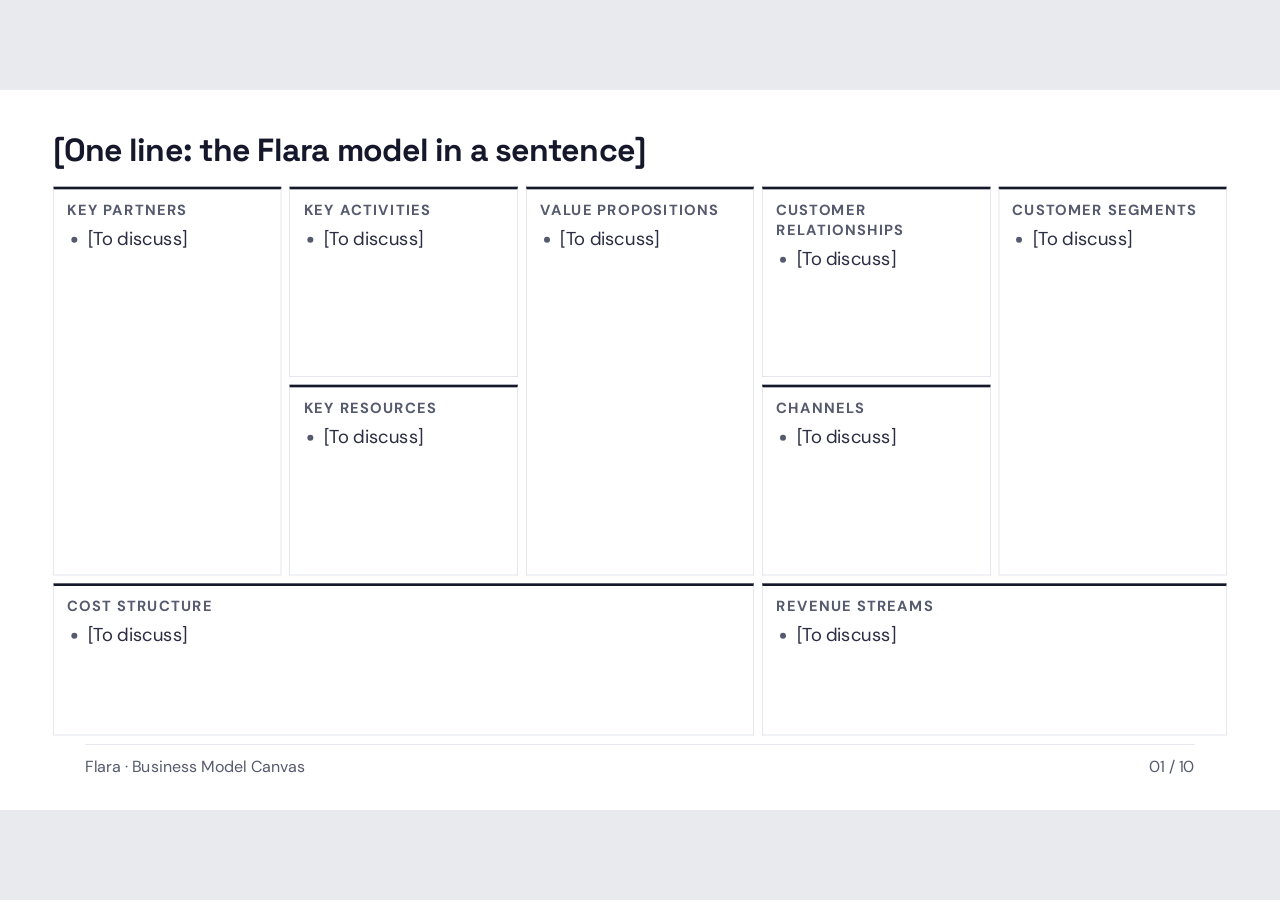
==== bmc/index.html @ b9a7798a "Demo films plan: one Flara film per game plus Film Festival and Entrepreneur Co-Authored-By: Claude " ====
<!doctype html>
<html lang="en">
<head>
<meta charset="utf-8">
<meta name="viewport" content="width=device-width, initial-scale=1">
<title>Flara Business Model Canvas</title>
<link rel="stylesheet" href="deck.css">
</head>
<body>
<main class="deck" data-name="Flara · Business Model Canvas">

<!-- 01 canvas -->
<section class="canvas">
  <h2>[One line: the Flara model in a sentence]</h2>
  <div class="bmc">
    <div class="cs"><p class="label">Customer segments</p><ul><li>[To discuss]</li></ul></div>
    <div class="vp"><p class="label">Value propositions</p><ul><li>[To discuss]</li></ul></div>
    <div class="ch"><p class="label">Channels</p><ul><li>[To discuss]</li></ul></div>
    <div class="cr"><p class="label">Customer relationships</p><ul><li>[To discuss]</li></ul></div>
    <div class="r"><p class="label">Revenue streams</p><ul><li>[To discuss]</li></ul></div>
    <div class="kr"><p class="label">Key resources</p><ul><li>[To discuss]</li></ul></div>
    <div class="ka"><p class="label">Key activities</p><ul><li>[To discuss]</li></ul></div>
    <div class="kp"><p class="label">Key partners</p><ul><li>[To discuss]</li></ul></div>
    <div class="c"><p class="label">Cost structure</p><ul><li>[To discuss]</li></ul></div>
  </div>
  <aside>[Draft] The full canvas. Each block has its own slide after this one, in the order we fill them.</aside>
</section>

<!-- 02 customer segments -->
<section>
  <p class="eyebrow">1 · Customer segments</p>
  <h2>[The point about customer segments]</h2>
  <ul>
    <li>[To discuss]</li>
  </ul>
  <p class="takeaway">[Who we create value for, and who pays]</p>
  <aside>[Draft] Open questions for this block are in context.md.</aside>
</section>

<!-- 03 value propositions -->
<section>
  <p class="eyebrow">2 · Value propositions</p>
  <h2>[The point about value propositions]</h2>
  <ul>
    <li>[To discuss]</li>
  </ul>
  <p class="takeaway">[What each segment gets from Flara]</p>
  <aside>[Draft] Open questions for this block are in context.md.</aside>
</section>

<!-- 04 channels -->
<section>
  <p class="eyebrow">3 · Channels</p>
  <h2>[The point about channels]</h2>
  <ul>
    <li>[To discuss]</li>
  </ul>
  <p class="takeaway">[How we reach and deliver to each segment]</p>
  <aside>[Draft] Open questions for this block are in context.md.</aside>
</section>

<!-- 05 customer relationships -->
<section>
  <p class="eyebrow">4 · Customer relationships</p>
  <h2>[The point about customer relationships]</h2>
  <ul>
    <li>[To discuss]</li>
  </ul>
  <p class="takeaway">[How we win, keep and grow them each season]</p>
  <aside>[Draft] Open questions for this block are in context.md.</aside>
</section>

<!-- 06 revenue streams -->
<section>
  <p class="eyebrow">5 · Revenue streams</p>
  <h2>[The point about revenue streams]</h2>
  <ul>
    <li>[To discuss]</li>
  </ul>
  <p class="takeaway">[What each segment pays for, and how]</p>
  <aside>[Draft] Open questions for this block are in context.md.</aside>
</section>

<!-- 07 key resources -->
<section>
  <p class="eyebrow">6 · Key resources</p>
  <h2>[The point about key resources]</h2>
  <ul>
    <li>[To discuss]</li>
  </ul>
  <p class="takeaway">[What we must own or have]</p>
  <aside>[Draft] Open questions for this block are in context.md.</aside>
</section>

<!-- 08 key activities -->
<section>
  <p class="eyebrow">7 · Key activities</p>
  <h2>[The point about key activities]</h2>
  <ul>
    <li>[To discuss]</li>
  </ul>
  <p class="takeaway">[What we must do well]</p>
  <aside>[Draft] Open questions for this block are in context.md.</aside>
</section>

<!-- 09 key partners -->
<section>
  <p class="eyebrow">8 · Key partners</p>
  <h2>[The point about key partners]</h2>
  <ul>
    <li>[To discuss]</li>
  </ul>
  <p class="takeaway">[Who we depend on, and what they give us]</p>
  <aside>[Draft] Open questions for this block are in context.md.</aside>
</section>

<!-- 10 cost structure -->
<section>
  <p class="eyebrow">9 · Cost structure</p>
  <h2>[The point about cost structure]</h2>
  <ul>
    <li>[To discuss]</li>
  </ul>
  <p class="takeaway">[The main costs of running this model]</p>
  <aside>[Draft] Open questions for this block are in context.md.</aside>
</section>

</main>
<script src="deck.js"></script>
</body>
</html>
---- bmc/deck.css ----
/* Flara deck design system. Identical copy in each deck folder: edit one, copy to the others. */
@import url("https://fonts.googleapis.com/css2?family=Space+Grotesk:wght@500..700&family=DM+Sans:wght@400..700&display=swap");

:root {
  --ink: #15172B;      /* titles */
  --text: #2B2D42;     /* body */
  --muted: #555A6E;    /* labels, footer: 6.6:1 on white (AA) */
  --rule: #D9DBE3;
  --surface: #F4F5F7;
  --bg: #FFFFFF;
  --title: "Space Grotesk", Arial, sans-serif;
  --body: "DM Sans", Arial, sans-serif;
}

* { box-sizing: border-box; margin: 0; }
html, body { height: 100%; background: #E9EAEE; overflow: hidden; }

/* 1920x1080 stage, scaled to the window by deck.js */
.deck { position: absolute; top: 0; left: 0; width: 1920px; height: 1080px; transform-origin: 0 0; }
.deck > section {
  position: absolute; inset: 0; display: none; flex-direction: column;
  padding: 112px 128px 160px; background: var(--bg); color: var(--text);
  font: 400 32px/1.4 var(--body);
}
.deck > section.active { display: flex; }
.deck > section > aside { display: none; }   /* speaker notes: shown by deck.js */

/* Type: body never below 28px */
.eyebrow { font: 700 24px/1 var(--body); letter-spacing: 3px; text-transform: uppercase; color: var(--muted); margin-bottom: 28px; }
h1 { font: 700 96px/1.05 var(--title); letter-spacing: -2px; color: var(--ink); max-width: 1500px; }
h2 { font: 700 68px/1.1 var(--title); letter-spacing: -1px; color: var(--ink); max-width: 1600px; margin-bottom: 64px; }
h3 { font: 700 34px/1.2 var(--title); color: var(--ink); margin-bottom: 12px; }
.lede { font-size: 40px; line-height: 1.35; color: var(--text); max-width: 1400px; }
.small, .label { font-size: 28px; color: var(--muted); }
.label { font-weight: 700; letter-spacing: 2px; text-transform: uppercase; font-size: 24px; margin-bottom: 16px; }
ul { padding-left: 1.1em; display: grid; gap: 16px; }
li::marker { color: var(--muted); }

/* Layout */
.grid { display: grid; gap: 40px; }
.cols-2 { grid-template-columns: repeat(2, 1fr); }
.cols-3 { grid-template-columns: repeat(3, 1fr); }
.cols-4 { grid-template-columns: repeat(4, 1fr); }
.card { border-top: 4px solid var(--ink); padding-top: 28px; }
.card p { font-size: 30px; color: var(--text); }
.panel { background: var(--surface); padding: 40px 44px; }
.num { font: 700 24px/1 var(--body); letter-spacing: 2px; color: var(--muted); margin-bottom: 16px; }
.takeaway { margin-top: auto; padding-top: 32px; border-top: 1px solid var(--rule); font-size: 34px; font-weight: 500; color: var(--ink); }
.center { justify-content: center; }
.divider { justify-content: center; background: var(--surface); }
.logo { height: 64px; width: auto; align-self: flex-start; margin-bottom: 56px; }
.shot { width: 100%; aspect-ratio: 16 / 9; object-fit: cover; display: block; border: 1px solid var(--rule); margin-bottom: 24px; }

/* Footer: deck name + slide number, filled by deck.js */
.footer { position: absolute; left: 128px; right: 128px; bottom: 48px; display: flex; justify-content: space-between; font-size: 24px; color: var(--muted); border-top: 1px solid var(--rule); padding-top: 16px; }

/* Speaker notes panel (N) */
#notes {
  position: fixed; left: 0; right: 0; bottom: 0; max-height: 40vh; overflow: auto; display: none;
  background: var(--ink); color: #fff; font: 400 18px/1.5 var(--body); padding: 20px 28px;
}
#notes.open { display: block; }
#notes b { display: block; font-size: 13px; letter-spacing: 2px; text-transform: uppercase; color: #B8BBCB; margin-bottom: 6px; }

/* Video slot: shows the placeholder until media/<file>.mp4 exists */
.video { position: relative; flex: 1; min-height: 0; background: var(--surface); border: 1px solid var(--rule); display: flex; align-items: center; justify-content: center; text-align: center; }
.video p { font-size: 28px; color: var(--muted); max-width: 900px; }
.video video { position: absolute; inset: 0; width: 100%; height: 100%; background: #000; }
.split { display: grid; grid-template-columns: 1fr 1fr; gap: 40px; }
.tag { display: inline-block; font-size: 22px; font-weight: 700; letter-spacing: 1px; text-transform: uppercase; border: 2px solid var(--muted); color: var(--muted); padding: 2px 10px; margin-left: 12px; vertical-align: middle; }

/* Business Model Canvas: 5 columns over 2 rows, then cost | revenue */
.deck > section.canvas { padding: 64px 80px 112px; }
.canvas h2 { font-size: 48px; margin-bottom: 28px; }
.bmc { flex: 1; min-height: 0; display: grid; gap: 12px; grid-template-columns: repeat(5, 1fr); grid-template-rows: 1fr 1fr 0.8fr;
  grid-template-areas: "kp ka vp cr cs" "kp kr vp ch cs" "c c c r r"; }
.bmc > div { border: 1px solid var(--rule); border-top: 4px solid var(--ink); padding: 16px 20px; overflow: hidden; }
.bmc .label { font-size: 22px; margin-bottom: 10px; }
.bmc ul { gap: 6px; font-size: 28px; line-height: 1.25; }
.kp { grid-area: kp; } .ka { grid-area: ka; } .kr { grid-area: kr; } .vp { grid-area: vp; } .cr { grid-area: cr; }
.ch { grid-area: ch; } .cs { grid-area: cs; } .c { grid-area: c; } .r { grid-area: r; }
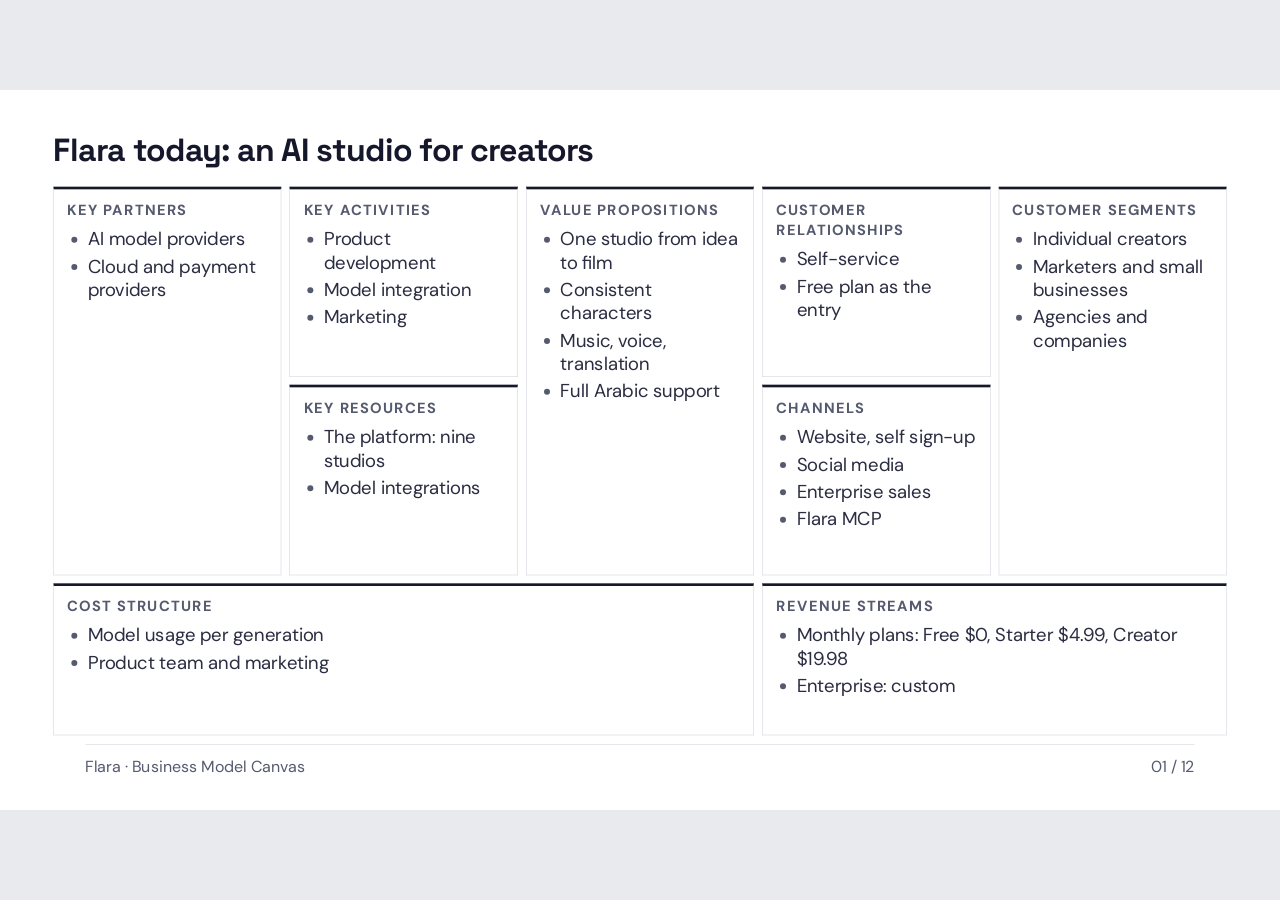
==== commit c7a51d05: "Ibn Battuta: ready-to-paste Flara prompt pack, one file per feature, style in every prompt Co-Author" ====
--- a/bmc/index.html
+++ b/bmc/index.html
@@ -9,120 +9,159 @@
 <body>
 <main class="deck" data-name="Flara · Business Model Canvas">
 
-<!-- 01 canvas -->
+<!-- 01 today canvas -->
 <section class="canvas">
-  <h2>[One line: the Flara model in a sentence]</h2>
+  <h2>Flara today: an AI studio for creators</h2>
   <div class="bmc">
-    <div class="cs"><p class="label">Customer segments</p><ul><li>[To discuss]</li></ul></div>
-    <div class="vp"><p class="label">Value propositions</p><ul><li>[To discuss]</li></ul></div>
-    <div class="ch"><p class="label">Channels</p><ul><li>[To discuss]</li></ul></div>
-    <div class="cr"><p class="label">Customer relationships</p><ul><li>[To discuss]</li></ul></div>
-    <div class="r"><p class="label">Revenue streams</p><ul><li>[To discuss]</li></ul></div>
-    <div class="kr"><p class="label">Key resources</p><ul><li>[To discuss]</li></ul></div>
-    <div class="ka"><p class="label">Key activities</p><ul><li>[To discuss]</li></ul></div>
-    <div class="kp"><p class="label">Key partners</p><ul><li>[To discuss]</li></ul></div>
-    <div class="c"><p class="label">Cost structure</p><ul><li>[To discuss]</li></ul></div>
+    <div class="kp"><p class="label">Key partners</p><ul><li>AI model providers</li><li>Cloud and payment providers</li></ul></div>
+    <div class="ka"><p class="label">Key activities</p><ul><li>Product development</li><li>Model integration</li><li>Marketing</li></ul></div>
+    <div class="kr"><p class="label">Key resources</p><ul><li>The platform: nine studios</li><li>Model integrations</li></ul></div>
+    <div class="vp"><p class="label">Value propositions</p><ul><li>One studio from idea to film</li><li>Consistent characters</li><li>Music, voice, translation</li><li>Full Arabic support</li></ul></div>
+    <div class="cr"><p class="label">Customer relationships</p><ul><li>Self-service</li><li>Free plan as the entry</li></ul></div>
+    <div class="ch"><p class="label">Channels</p><ul><li>Website, self sign-up</li><li>Social media</li><li>Enterprise sales</li><li>Flara MCP</li></ul></div>
+    <div class="cs"><p class="label">Customer segments</p><ul><li>Individual creators</li><li>Marketers and small businesses</li><li>Agencies and companies</li></ul></div>
+    <div class="c"><p class="label">Cost structure</p><ul><li>Model usage per generation</li><li>Product team and marketing</li></ul></div>
+    <div class="r"><p class="label">Revenue streams</p><ul><li>Monthly plans: Free $0, Starter $4.99, Creator $19.98</li><li>Enterprise: custom</li></ul></div>
   </div>
-  <aside>[Draft] The full canvas. Each block has its own slide after this one, in the order we fill them.</aside>
+  <aside>Where Flara is today, from flara.io. It sells seats to individuals, one account at a time. The next slide shows what changes when we sell through academies and competitions. No user numbers on purpose.</aside>
 </section>
 
-<!-- 02 customer segments -->
+<!-- 02 education canvas -->
+<section class="canvas">
+  <h2>Flara Education Egypt: in every round and every course</h2>
+  <div class="bmc">
+    <div class="kp"><p class="label">Key partners</p><ul><li>AAFFIAT forum: no money either way</li><li>Pilot academies</li></ul></div>
+    <div class="ka"><p class="label">Key activities</p><ul><li>Partner management</li><li>Instructor onboarding</li><li>Content creation</li></ul></div>
+    <div class="kr"><p class="label">Key resources</p><ul><li>Flara platform</li><li>Competition know-how</li><li>Courses and guides</li><li>Example films</li></ul></div>
+    <div class="vp"><p class="label">Value propositions</p><h3>Academies</h3><ul><li>Results parents see</li><li>Stronger entries</li><li>A course to sell</li><li>Their own marketing</li></ul><h3>Students</h3><ul><li>Their story as a film</li><li>Storytelling skill</li><li>A ready entry</li><li>Safe, logged AI</li></ul></div>
+    <div class="cr"><p class="label">Customer relationships</p><ul><li>One partner manager</li><li>Feb, May, Aug rounds</li><li>Review each round</li></ul></div>
+    <div class="ch"><p class="label">Channels</p><ul><li>Direct network</li><li>AAFFIAT introductions</li><li>Forum showcases</li><li>flara.io + onboarding</li></ul></div>
+    <div class="cs"><p class="label">Customer segments</p><ul><li>STEM academies: the owner buys, instructors use</li><li>Students 6–18, through the instructor</li></ul></div>
+    <div class="c"><p class="label">Cost structure</p><ul><li>AI generation per film</li><li>Sales and onboarding time</li></ul></div>
+    <div class="r"><p class="label">Revenue streams</p><ul><li>A: Enterprise, instructor accounts · B: + student seats, in the course fee</li><li>Token top-ups · Pilot on Free plans</li></ul></div>
+  </div>
+  <aside>Year 1, the 2026–27 season. The goal is that Flara gets used in every competition round and every course. Revenue is secondary in year 1. A and B are the two payer options; leadership picks one (slide 8). LEGO parallel: the competition calendar is the lock-in, not the product. Sell the season, not the seat.</aside>
+</section>
+
+<!-- 03 customer segments -->
 <section>
   <p class="eyebrow">1 · Customer segments</p>
-  <h2>[The point about customer segments]</h2>
-  <ul>
-    <li>[To discuss]</li>
-  </ul>
-  <p class="takeaway">[Who we create value for, and who pays]</p>
-  <aside>[Draft] Open questions for this block are in context.md.</aside>
+  <h2>Academies buy, students create</h2>
+  <div class="split">
+    <div class="panel"><p class="label">Flara today</p><ul><li>Individual creators</li><li>Marketers and small businesses</li><li>Agencies and companies</li></ul></div>
+    <div class="panel"><p class="label">Education, year 1</p><ul><li>Private STEM academies: the owner buys, instructors use</li><li>Students and teams aged 6–18, reached through the instructor</li></ul></div>
+  </div>
+  <p class="takeaway">Competitions are partners, not customers.</p>
+  <aside>Parents pay the academy and judge what they see, but they don't buy Flara. Pitch value and price to the owner; pitch onboarding and ease to the instructors. LEGO: schools, academies and competition coaches.</aside>
 </section>
 
-<!-- 03 value propositions -->
+<!-- 04 value propositions -->
 <section>
   <p class="eyebrow">2 · Value propositions</p>
-  <h2>[The point about value propositions]</h2>
-  <ul>
-    <li>[To discuss]</li>
-  </ul>
-  <p class="takeaway">[What each segment gets from Flara]</p>
-  <aside>[Draft] Open questions for this block are in context.md.</aside>
+  <h2>Academies get results they can show; students make their own film</h2>
+  <div class="split">
+    <div class="panel"><p class="label">For academies</p><ul><li>Results parents can see</li><li>Stronger competition entries</li><li>A new course to sell</li><li>Flara for their own marketing materials</li></ul></div>
+    <div class="panel"><p class="label">For students</p><ul><li>Their story becomes a film</li><li>Storytelling skill</li><li>A competition-ready entry</li><li>Safe, disclosed AI use</li></ul></div>
+  </div>
+  <p class="takeaway">Today Flara sells a studio; here it sells results.</p>
+  <aside>Flara today: one studio from idea to film, consistent characters, music, voice and translation, full Arabic support. Safe AI use: Face Swap off for students, every AI step logged, ready for the AI-use disclosure. LEGO: hands-on STEAM learning and a path into competitions.</aside>
 </section>
 
-<!-- 04 channels -->
+<!-- 05 channels -->
 <section>
   <p class="eyebrow">3 · Channels</p>
-  <h2>[The point about channels]</h2>
-  <ul>
-    <li>[To discuss]</li>
-  </ul>
-  <p class="takeaway">[How we reach and deliver to each segment]</p>
-  <aside>[Draft] Open questions for this block are in context.md.</aside>
+  <h2>We reach academies in person and through the forum</h2>
+  <div class="split">
+    <div class="panel"><p class="label">Reach</p><ul><li>My direct network of academies</li><li>Introductions through AAFFIAT</li><li>Forum events and showcases</li><li>Student films on social media</li></ul></div>
+    <div class="panel"><p class="label">Deliver</p><ul><li>The flara.io web app</li><li>Onboarding sessions with instructors</li><li>Co-designed course content</li><li>Guides and templates for each competition</li></ul></div>
+  </div>
+  <p class="takeaway">No new product: the web app plus people and content.</p>
+  <aside>Flara today: website and self sign-up, social media, direct Enterprise sales, Flara MCP. LEGO: distributors, certified academies, FIRST LEGO League.</aside>
 </section>
 
-<!-- 05 customer relationships -->
+<!-- 06 customer relationships -->
 <section>
   <p class="eyebrow">4 · Customer relationships</p>
-  <h2>[The point about customer relationships]</h2>
-  <ul>
-    <li>[To discuss]</li>
-  </ul>
-  <p class="takeaway">[How we win, keep and grow them each season]</p>
-  <aside>[Draft] Open questions for this block are in context.md.</aside>
+  <h2>The competition season brings academies back</h2>
+  <div class="split">
+    <div class="panel"><p class="label">Flara today</p><ul><li>Self-service</li><li>The Free plan as the entry point</li></ul></div>
+    <div class="panel"><p class="label">Education, year 1</p><ul><li>One partner manager for each academy</li><li>Rounds in February, May and August</li><li>A review after each round</li><li>Students only through the instructor</li></ul></div>
+  </div>
+  <p class="takeaway">Sell the season, not the seat.</p>
+  <aside>The partner manager is me in year 1. The review covers results, what worked and the next round's plan. Keeping students behind the instructor is the safest path for under-13s. LEGO: the yearly season cycle and teacher certification.</aside>
 </section>
 
-<!-- 06 revenue streams -->
+<!-- 07 revenue streams -->
 <section>
   <p class="eyebrow">5 · Revenue streams</p>
-  <h2>[The point about revenue streams]</h2>
-  <ul>
-    <li>[To discuss]</li>
-  </ul>
-  <p class="takeaway">[What each segment pays for, and how]</p>
-  <aside>[Draft] Open questions for this block are in context.md.</aside>
+  <h2>Academies pay through an Enterprise contract</h2>
+  <div class="split">
+    <div class="panel"><p class="label">Flara today</p><ul><li>Free $0 · 500 tokens</li><li>Starter $4.99/mo · 1,510 tokens</li><li>Creator $19.98/mo · 6,365 tokens</li><li>Enterprise: custom</li></ul></div>
+    <div class="panel"><p class="label">Education, year 1</p><ul><li>A: Enterprise for instructor accounts</li><li>B: Enterprise plus student seats, in the course fee</li><li>Token top-ups before each round</li><li>Pilot: Free plans</li></ul></div>
+  </div>
+  <p class="takeaway">Enterprise price for A and B: [TBD].</p>
+  <aside>The pilot academies try Flara on Free accounts. [Confirm] whether 500 tokens is enough for one film; tokens per film are unknown. No new plan is needed in year 1. LEGO: kits, Annual Sets, training fees.</aside>
 </section>
 
-<!-- 07 key resources -->
+<!-- 08 payer options -->
+<section>
+  <p class="eyebrow">Decision needed</p>
+  <h2>Who holds the accounts: instructors or students?</h2>
+  <div class="split">
+    <div class="panel"><p class="label">A · Instructor accounts</p><ul><li>The academy pays for the tool</li><li>Instructors run Flara with each team</li><li>Works for under-13s</li><li>No student data in Flara</li></ul></div>
+    <div class="panel"><p class="label">B · Student accounts</p><ul><li>The academy buys seats and adds them to the course fee</li><li>Each team has its own login and AI log</li><li>Only for students aged 13+</li><li>Needs consent and the data licence</li></ul></div>
+  </div>
+  <p class="takeaway">Recommendation: [A or B, to decide].</p>
+  <aside>Same split as backups B1 and B2 in the partners deck. The AI providers behind Flara set 13+, and most Film Festival and Game to Gain juniors are under 13. B needs guardian consent and the data-protection licence (Law 151/2020) first. Watch the Film Festival rule on "minimal adult assistance" under A.</aside>
+</section>
+
+<!-- 09 key resources -->
 <section>
   <p class="eyebrow">6 · Key resources</p>
-  <h2>[The point about key resources]</h2>
-  <ul>
-    <li>[To discuss]</li>
-  </ul>
-  <p class="takeaway">[What we must own or have]</p>
-  <aside>[Draft] Open questions for this block are in context.md.</aside>
+  <h2>The platform exists; we add know-how and content</h2>
+  <div class="split">
+    <div class="panel"><p class="label">Flara today</p><ul><li>The platform: nine studios</li><li>Model integrations</li></ul></div>
+    <div class="panel"><p class="label">Education, year 1</p><ul><li>The Flara platform</li><li>My competition know-how</li><li>Course and guide library</li><li>Example films for each competition</li></ul></div>
+  </div>
+  <p class="takeaway">The example films are the proof that sells.</p>
+  <aside>Know-how: years as a Techno Future instructor and coach at FIRST LEGO League, Robofest and AAFFIAT. Example films: Film Festival, Game to Gain and Entrepreneur (briefs in partners/media/briefs.md). LEGO: brand, hardware, trainer network.</aside>
 </section>
 
-<!-- 08 key activities -->
+<!-- 10 key activities -->
 <section>
   <p class="eyebrow">7 · Key activities</p>
-  <h2>[The point about key activities]</h2>
-  <ul>
-    <li>[To discuss]</li>
-  </ul>
-  <p class="takeaway">[What we must do well]</p>
-  <aside>[Draft] Open questions for this block are in context.md.</aside>
+  <h2>Three activities run the model</h2>
+  <div class="grid cols-3">
+    <div class="card"><h3>Partner management</h3><p>Win academies, run requirements sessions, review each round.</p></div>
+    <div class="card"><h3>Instructor onboarding</h3><p>Teach the tool and how it fits each competition.</p></div>
+    <div class="card"><h3>Content creation</h3><p>Courses, guides, templates and example films.</p></div>
+  </div>
+  <p class="takeaway">Flara today builds product; Education adds people work.</p>
+  <aside>Flara today: product development, model integration, marketing. LEGO: hardware, curriculum, training, running seasons.</aside>
 </section>
 
-<!-- 09 key partners -->
+<!-- 11 key partners -->
 <section>
   <p class="eyebrow">8 · Key partners</p>
-  <h2>[The point about key partners]</h2>
-  <ul>
-    <li>[To discuss]</li>
-  </ul>
-  <p class="takeaway">[Who we depend on, and what they give us]</p>
-  <aside>[Draft] Open questions for this block are in context.md.</aside>
+  <h2>The forum and two academies make year 1 possible</h2>
+  <div class="split">
+    <div class="panel"><p class="label">AAFFIAT forum</p><ul><li>Gives: visibility, the calendar, introductions</li><li>Gets: better entries, an AI-use policy</li><li>No money either way</li></ul></div>
+    <div class="panel"><p class="label">Pilot academies</p><ul><li>Give: students, instructors, feedback</li><li>Get: co-designed courses, early access</li><li>Run the first projects</li></ul></div>
+  </div>
+  <p class="takeaway">Model and cloud providers stay Flara's partners, not Education's.</p>
+  <aside>Flara today: AI model providers (Veo, Kling, Seedance and others) and cloud and payment providers. Their 13+ terms limit option B. LEGO: FIRST, national operators, distributors.</aside>
 </section>
 
-<!-- 10 cost structure -->
+<!-- 12 cost structure -->
 <section>
   <p class="eyebrow">9 · Cost structure</p>
-  <h2>[The point about cost structure]</h2>
-  <ul>
-    <li>[To discuss]</li>
-  </ul>
-  <p class="takeaway">[The main costs of running this model]</p>
-  <aside>[Draft] Open questions for this block are in context.md.</aside>
+  <h2>Year 1 costs AI generation and my time</h2>
+  <div class="split">
+    <div class="panel"><p class="label">Flara today</p><ul><li>Model usage per generation</li><li>Product team and marketing</li></ul></div>
+    <div class="panel"><p class="label">Education, year 1</p><ul><li>AI generation for each film</li><li>Sales and onboarding time</li></ul></div>
+  </div>
+  <p class="takeaway">The goal is use in every round, not revenue.</p>
+  <aside>Tokens per competition film are unknown: [Confirm]. Pilot generation on Free plans costs Flara little. LEGO: manufacturing, curriculum, events.</aside>
 </section>
 
 </main>
--- a/bmc/deck.css
+++ b/bmc/deck.css
@@ -79,3 +79,5 @@
 .bmc ul { gap: 6px; font-size: 28px; line-height: 1.25; }
 .kp { grid-area: kp; } .ka { grid-area: ka; } .kr { grid-area: kr; } .vp { grid-area: vp; } .cr { grid-area: cr; }
 .ch { grid-area: ch; } .cs { grid-area: cs; } .c { grid-area: c; } .r { grid-area: r; }
+.bmc h3 { font: 700 24px/1.2 var(--body); color: var(--ink); margin: 10px 0 4px; }
+.bmc h3:first-of-type { margin-top: 0; }
